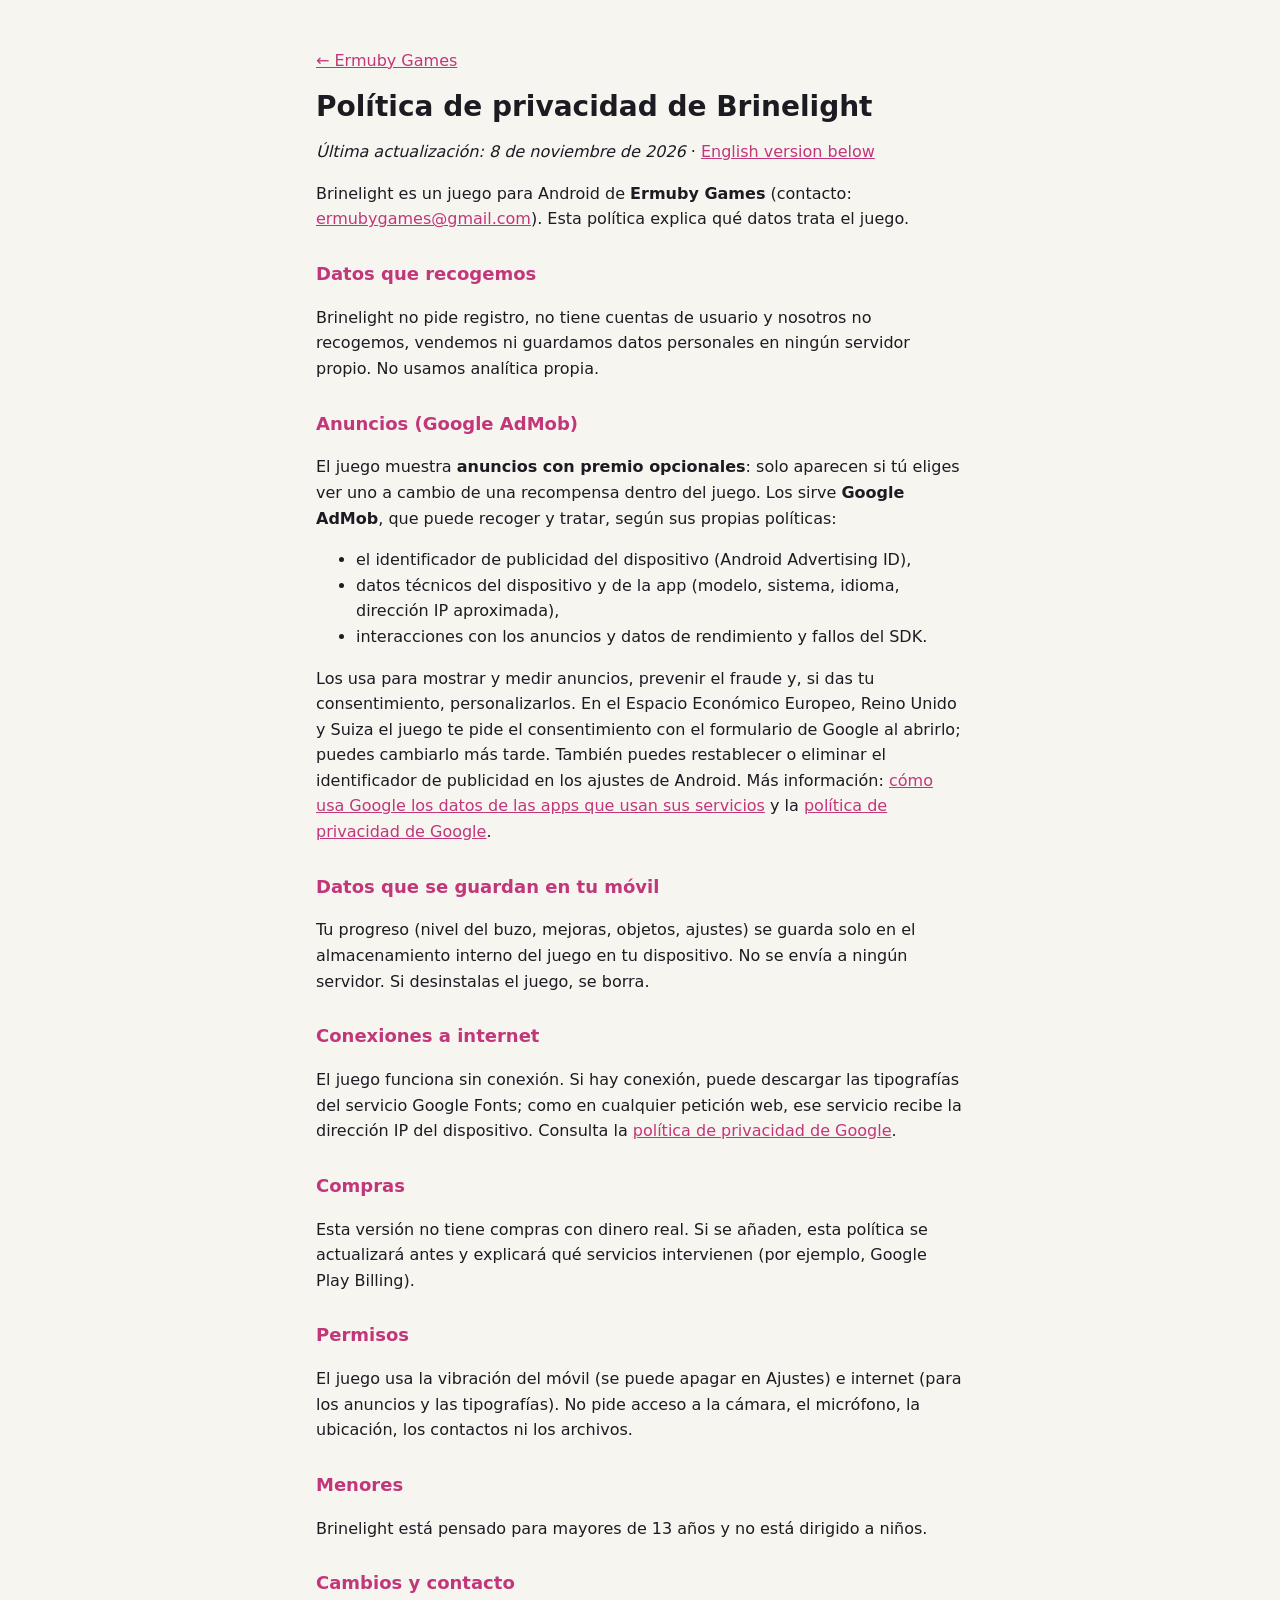
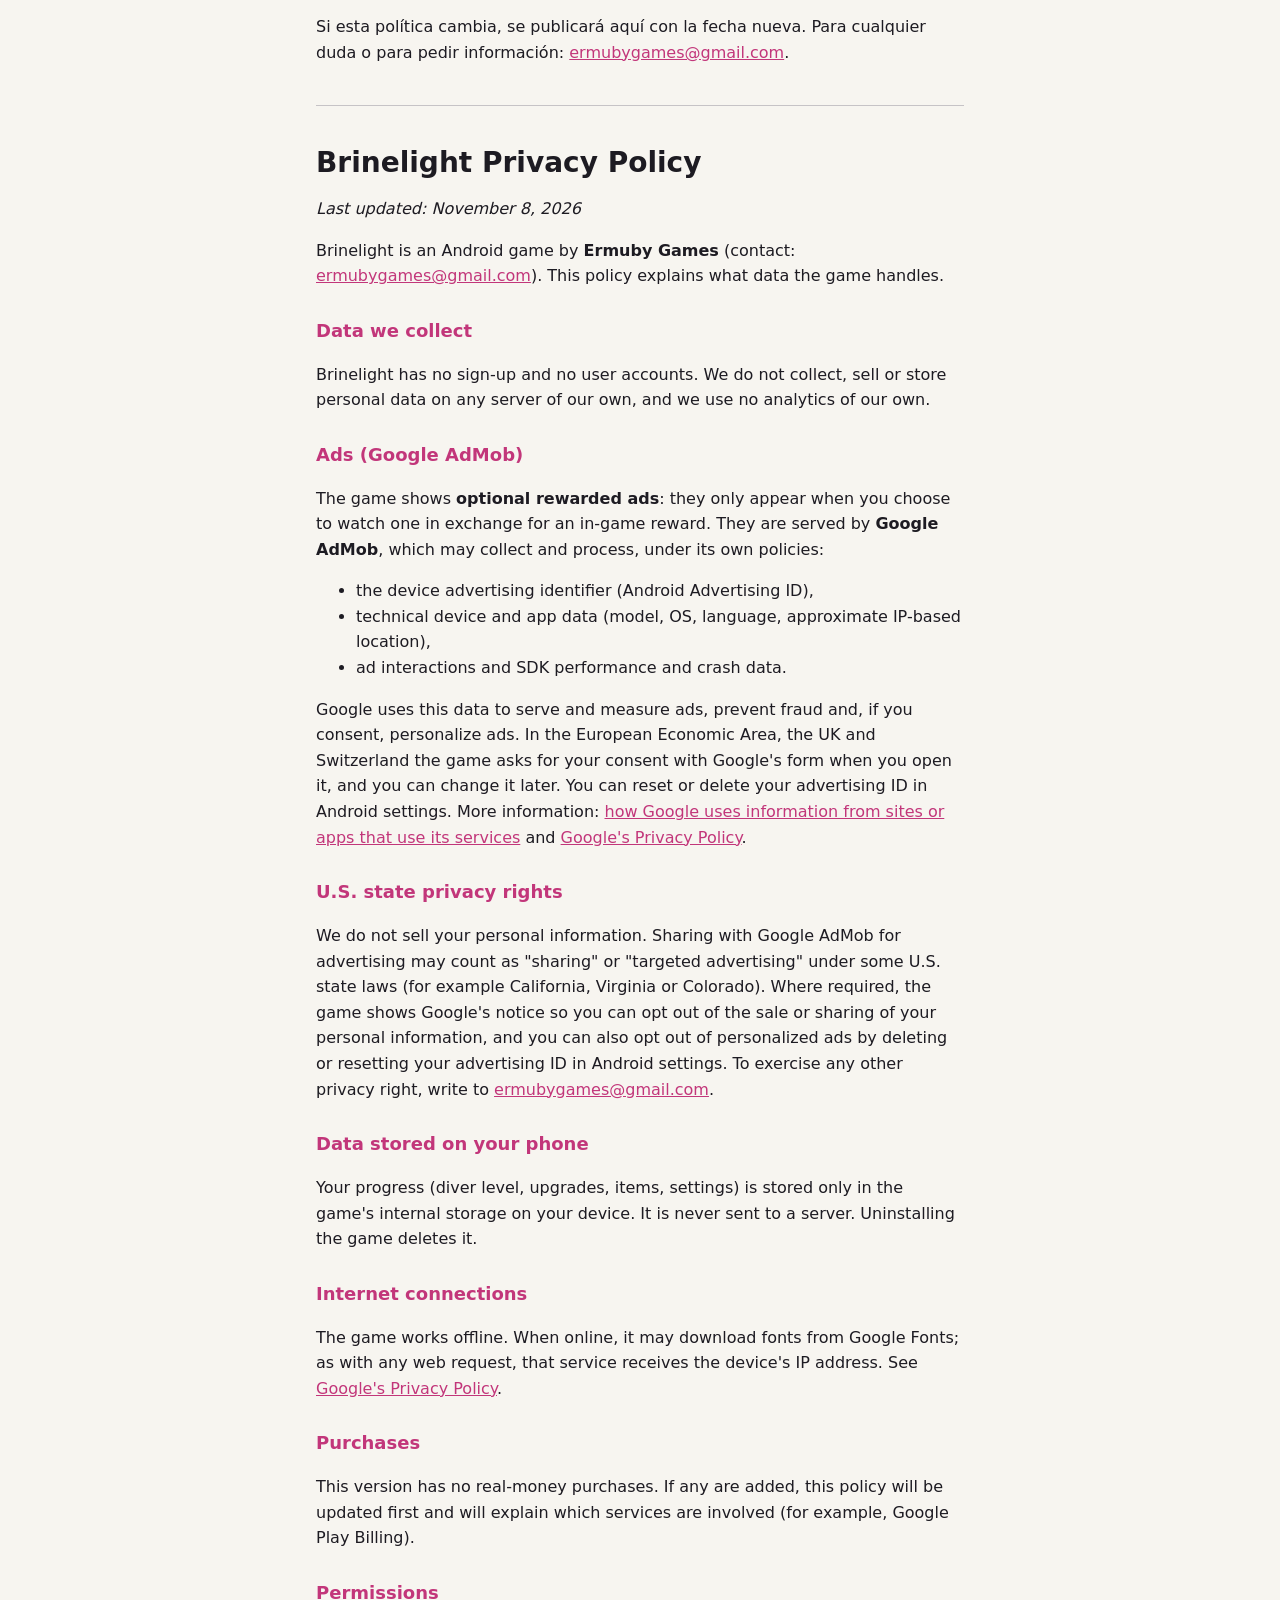
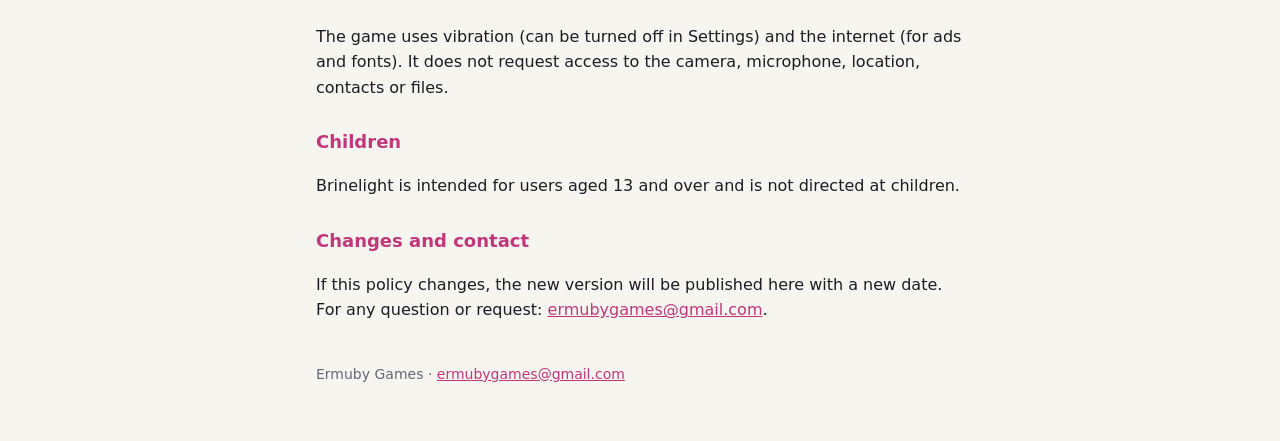
==== privacidad/brinelight.html @ e8b8a662 "Web de Ermuby Games: portada, políticas de privacidad de los 3 juegos y app-ads.txt Co-Authored-By: " ====
<!doctype html>
<html lang="es">
<head>
<meta charset="utf-8">
<meta name="viewport" content="width=device-width, initial-scale=1">
<title>Brinelight · Privacidad</title>
<link rel="stylesheet" href="../estilo.css">
</head>
<body><main>
<p><a href="../">← Ermuby Games</a></p>
<h1>Política de privacidad de Brinelight</h1>
<p><em>Última actualización: 8 de noviembre de 2026</em> · <a href="#english">English version below</a></p>
<p>Brinelight es un juego para Android de <strong>Ermuby Games</strong> (contacto: <a href="mailto:ermubygames@gmail.com">ermubygames@gmail.com</a>). Esta política explica qué datos trata el juego.</p>
<h2>Datos que recogemos</h2>
<p>Brinelight no pide registro, no tiene cuentas de usuario y nosotros no recogemos, vendemos ni guardamos datos personales en ningún servidor propio. No usamos analítica propia.</p>
<h2>Anuncios (Google AdMob)</h2>
<p>El juego muestra <strong>anuncios con premio opcionales</strong>: solo aparecen si tú eliges ver uno a cambio de una recompensa dentro del juego. Los sirve <strong>Google AdMob</strong>, que puede recoger y tratar, según sus propias políticas:</p>
<ul>
<li>el identificador de publicidad del dispositivo (Android Advertising ID),</li>
<li>datos técnicos del dispositivo y de la app (modelo, sistema, idioma, dirección IP aproximada),</li>
<li>interacciones con los anuncios y datos de rendimiento y fallos del SDK.</li>
</ul>
<p>Los usa para mostrar y medir anuncios, prevenir el fraude y, si das tu consentimiento, personalizarlos. En el Espacio Económico Europeo, Reino Unido y Suiza el juego te pide el consentimiento con el formulario de Google al abrirlo; puedes cambiarlo más tarde. También puedes restablecer o eliminar el identificador de publicidad en los ajustes de Android. Más información: <a href="https://policies.google.com/technologies/partner-sites">cómo usa Google los datos de las apps que usan sus servicios</a> y la <a href="https://policies.google.com/privacy">política de privacidad de Google</a>.</p>
<h2>Datos que se guardan en tu móvil</h2>
<p>Tu progreso (nivel del buzo, mejoras, objetos, ajustes) se guarda solo en el almacenamiento interno del juego en tu dispositivo. No se envía a ningún servidor. Si desinstalas el juego, se borra.</p>
<h2>Conexiones a internet</h2>
<p>El juego funciona sin conexión. Si hay conexión, puede descargar las tipografías del servicio Google Fonts; como en cualquier petición web, ese servicio recibe la dirección IP del dispositivo. Consulta la <a href="https://policies.google.com/privacy">política de privacidad de Google</a>.</p>
<h2>Compras</h2>
<p>Esta versión no tiene compras con dinero real. Si se añaden, esta política se actualizará antes y explicará qué servicios intervienen (por ejemplo, Google Play Billing).</p>
<h2>Permisos</h2>
<p>El juego usa la vibración del móvil (se puede apagar en Ajustes) e internet (para los anuncios y las tipografías). No pide acceso a la cámara, el micrófono, la ubicación, los contactos ni los archivos.</p>
<h2>Menores</h2>
<p>Brinelight está pensado para mayores de 13 años y no está dirigido a niños.</p>
<h2>Cambios y contacto</h2>
<p>Si esta política cambia, se publicará aquí con la fecha nueva. Para cualquier duda o para pedir información: <a href="mailto:ermubygames@gmail.com">ermubygames@gmail.com</a>.</p>
<hr>
<section id="english" lang="en">
<h1>Brinelight Privacy Policy</h1>
<p><em>Last updated: November 8, 2026</em></p>
<p>Brinelight is an Android game by <strong>Ermuby Games</strong> (contact: <a href="mailto:ermubygames@gmail.com">ermubygames@gmail.com</a>). This policy explains what data the game handles.</p>
<h2>Data we collect</h2>
<p>Brinelight has no sign-up and no user accounts. We do not collect, sell or store personal data on any server of our own, and we use no analytics of our own.</p>
<h2>Ads (Google AdMob)</h2>
<p>The game shows <strong>optional rewarded ads</strong>: they only appear when you choose to watch one in exchange for an in-game reward. They are served by <strong>Google AdMob</strong>, which may collect and process, under its own policies:</p>
<ul>
<li>the device advertising identifier (Android Advertising ID),</li>
<li>technical device and app data (model, OS, language, approximate IP-based location),</li>
<li>ad interactions and SDK performance and crash data.</li>
</ul>
<p>Google uses this data to serve and measure ads, prevent fraud and, if you consent, personalize ads. In the European Economic Area, the UK and Switzerland the game asks for your consent with Google's form when you open it, and you can change it later. You can reset or delete your advertising ID in Android settings. More information: <a href="https://policies.google.com/technologies/partner-sites">how Google uses information from sites or apps that use its services</a> and <a href="https://policies.google.com/privacy">Google's Privacy Policy</a>.</p>
<h2>U.S. state privacy rights</h2>
<p>We do not sell your personal information. Sharing with Google AdMob for advertising may count as "sharing" or "targeted advertising" under some U.S. state laws (for example California, Virginia or Colorado). Where required, the game shows Google's notice so you can opt out of the sale or sharing of your personal information, and you can also opt out of personalized ads by deleting or resetting your advertising ID in Android settings. To exercise any other privacy right, write to <a href="mailto:ermubygames@gmail.com">ermubygames@gmail.com</a>.</p>
<h2>Data stored on your phone</h2>
<p>Your progress (diver level, upgrades, items, settings) is stored only in the game's internal storage on your device. It is never sent to a server. Uninstalling the game deletes it.</p>
<h2>Internet connections</h2>
<p>The game works offline. When online, it may download fonts from Google Fonts; as with any web request, that service receives the device's IP address. See <a href="https://policies.google.com/privacy">Google's Privacy Policy</a>.</p>
<h2>Purchases</h2>
<p>This version has no real-money purchases. If any are added, this policy will be updated first and will explain which services are involved (for example, Google Play Billing).</p>
<h2>Permissions</h2>
<p>The game uses vibration (can be turned off in Settings) and the internet (for ads and fonts). It does not request access to the camera, microphone, location, contacts or files.</p>
<h2>Children</h2>
<p>Brinelight is intended for users aged 13 and over and is not directed at children.</p>
<h2>Changes and contact</h2>
<p>If this policy changes, the new version will be published here with a new date. For any question or request: <a href="mailto:ermubygames@gmail.com">ermubygames@gmail.com</a>.</p>
</section>
<footer>Ermuby Games · <a href="mailto:ermubygames@gmail.com">ermubygames@gmail.com</a></footer>
</main></body>
</html>
---- estilo.css ----
:root{--bg:#f7f5f0;--tx:#1d1b22;--mu:#6b6675;--ac:#c2367a;--card:#fff}
@media (prefers-color-scheme:dark){:root{--bg:#121118;--tx:#ece8f3;--mu:#a29db0;--ac:#ff7ab8;--card:#1c1a24}}
*{box-sizing:border-box}
body{margin:0;background:var(--bg);color:var(--tx);font:16px/1.6 system-ui,-apple-system,sans-serif}
main{max-width:680px;margin:0 auto;padding:32px 16px 56px}
h1{font-size:28px;line-height:1.2;margin:0 0 6px}h2{font-size:18px;margin:28px 0 6px;color:var(--ac)}
small,.mu{color:var(--mu)}a{color:var(--ac)}hr{border:0;border-top:1px solid var(--mu);opacity:.35;margin:40px 0}
.juegos{display:grid;gap:12px;margin-top:20px}
.juego{background:var(--card);border-radius:14px;padding:16px 18px;box-shadow:0 1px 3px #0002}
.juego b{font-size:18px}.juego p{margin:4px 0 8px}
footer{margin-top:40px;font-size:14px;color:var(--mu)}
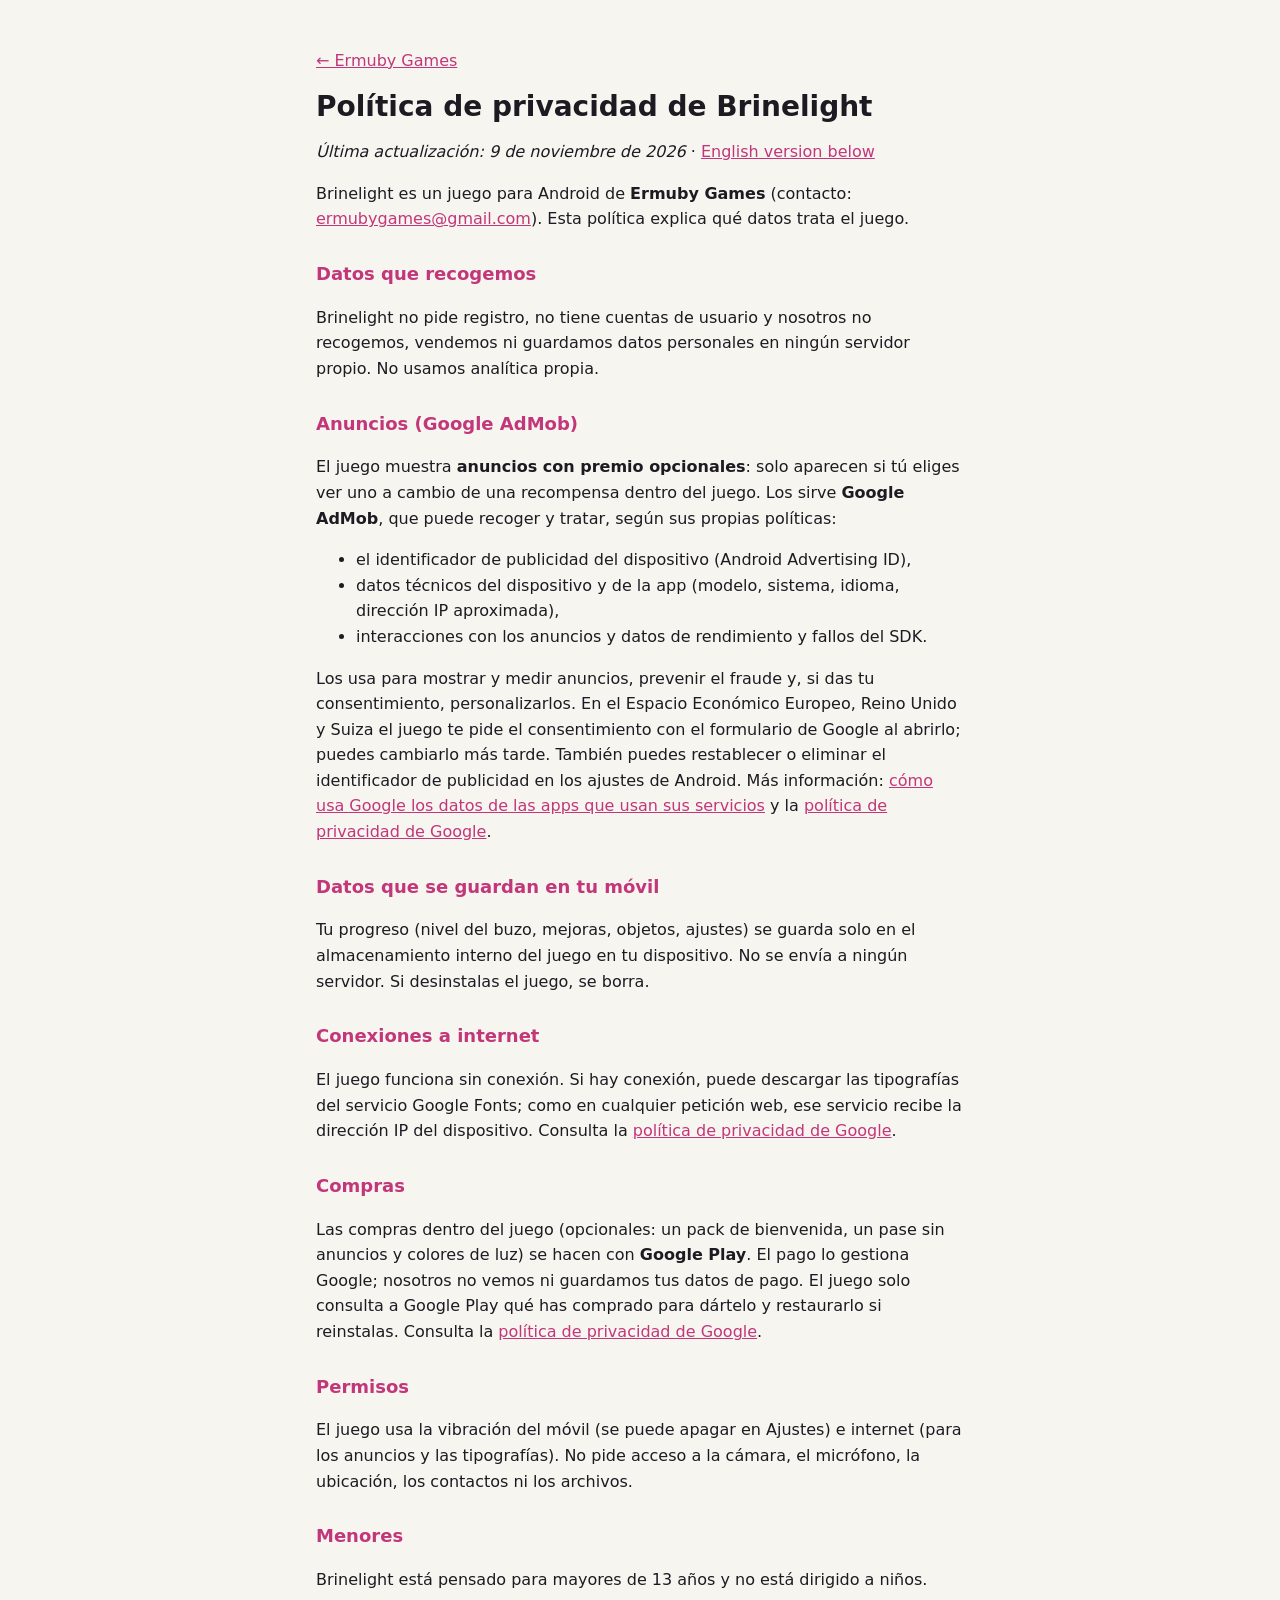
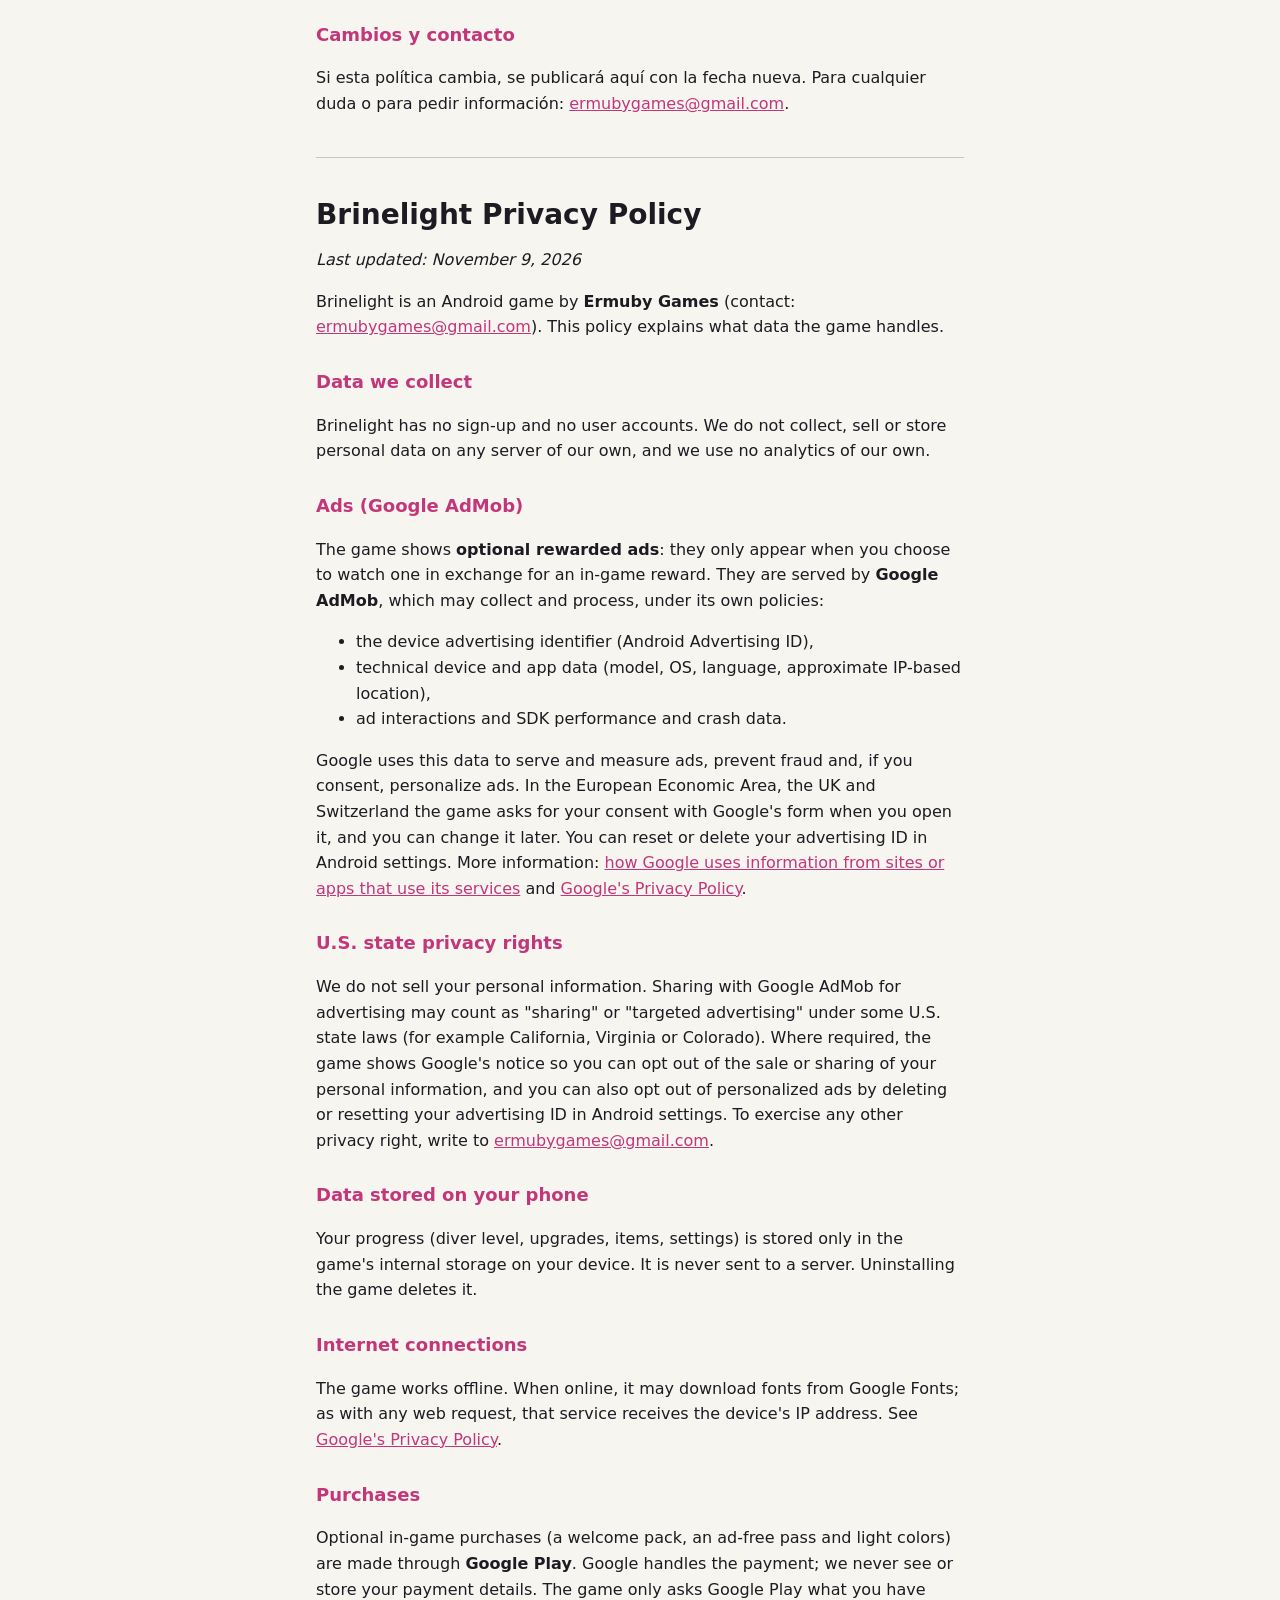
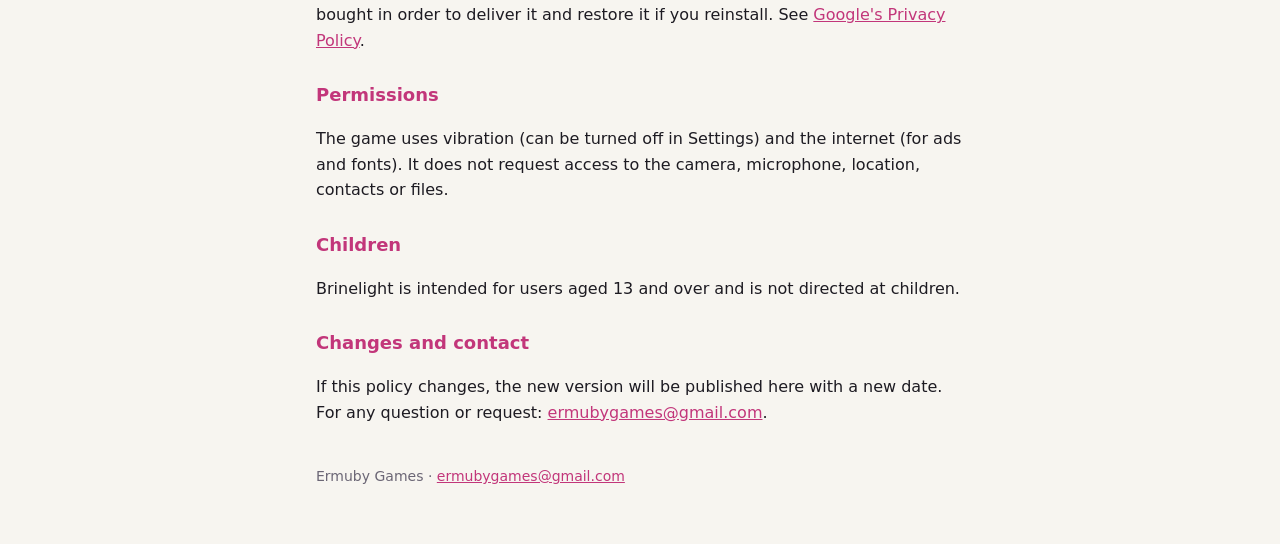
==== commit a8ba429b: "Privacidad de Brinelight: compras con Google Play Co-Authored-By: Claude Opus 5.5 <noreply@anthropic" ====
--- a/privacidad/brinelight.html
+++ b/privacidad/brinelight.html
@@ -9,7 +9,7 @@
 <body><main>
 <p><a href="../">← Ermuby Games</a></p>
 <h1>Política de privacidad de Brinelight</h1>
-<p><em>Última actualización: 8 de noviembre de 2026</em> · <a href="#english">English version below</a></p>
+<p><em>Última actualización: 9 de noviembre de 2026</em> · <a href="#english">English version below</a></p>
 <p>Brinelight es un juego para Android de <strong>Ermuby Games</strong> (contacto: <a href="mailto:ermubygames@gmail.com">ermubygames@gmail.com</a>). Esta política explica qué datos trata el juego.</p>
 <h2>Datos que recogemos</h2>
 <p>Brinelight no pide registro, no tiene cuentas de usuario y nosotros no recogemos, vendemos ni guardamos datos personales en ningún servidor propio. No usamos analítica propia.</p>
@@ -26,7 +26,7 @@
 <h2>Conexiones a internet</h2>
 <p>El juego funciona sin conexión. Si hay conexión, puede descargar las tipografías del servicio Google Fonts; como en cualquier petición web, ese servicio recibe la dirección IP del dispositivo. Consulta la <a href="https://policies.google.com/privacy">política de privacidad de Google</a>.</p>
 <h2>Compras</h2>
-<p>Esta versión no tiene compras con dinero real. Si se añaden, esta política se actualizará antes y explicará qué servicios intervienen (por ejemplo, Google Play Billing).</p>
+<p>Las compras dentro del juego (opcionales: un pack de bienvenida, un pase sin anuncios y colores de luz) se hacen con <strong>Google Play</strong>. El pago lo gestiona Google; nosotros no vemos ni guardamos tus datos de pago. El juego solo consulta a Google Play qué has comprado para dártelo y restaurarlo si reinstalas. Consulta la <a href="https://policies.google.com/privacy">política de privacidad de Google</a>.</p>
 <h2>Permisos</h2>
 <p>El juego usa la vibración del móvil (se puede apagar en Ajustes) e internet (para los anuncios y las tipografías). No pide acceso a la cámara, el micrófono, la ubicación, los contactos ni los archivos.</p>
 <h2>Menores</h2>
@@ -36,7 +36,7 @@
 <hr>
 <section id="english" lang="en">
 <h1>Brinelight Privacy Policy</h1>
-<p><em>Last updated: November 8, 2026</em></p>
+<p><em>Last updated: November 9, 2026</em></p>
 <p>Brinelight is an Android game by <strong>Ermuby Games</strong> (contact: <a href="mailto:ermubygames@gmail.com">ermubygames@gmail.com</a>). This policy explains what data the game handles.</p>
 <h2>Data we collect</h2>
 <p>Brinelight has no sign-up and no user accounts. We do not collect, sell or store personal data on any server of our own, and we use no analytics of our own.</p>
@@ -55,7 +55,7 @@
 <h2>Internet connections</h2>
 <p>The game works offline. When online, it may download fonts from Google Fonts; as with any web request, that service receives the device's IP address. See <a href="https://policies.google.com/privacy">Google's Privacy Policy</a>.</p>
 <h2>Purchases</h2>
-<p>This version has no real-money purchases. If any are added, this policy will be updated first and will explain which services are involved (for example, Google Play Billing).</p>
+<p>Optional in-game purchases (a welcome pack, an ad-free pass and light colors) are made through <strong>Google Play</strong>. Google handles the payment; we never see or store your payment details. The game only asks Google Play what you have bought in order to deliver it and restore it if you reinstall. See <a href="https://policies.google.com/privacy">Google's Privacy Policy</a>.</p>
 <h2>Permissions</h2>
 <p>The game uses vibration (can be turned off in Settings) and the internet (for ads and fonts). It does not request access to the camera, microphone, location, contacts or files.</p>
 <h2>Children</h2>
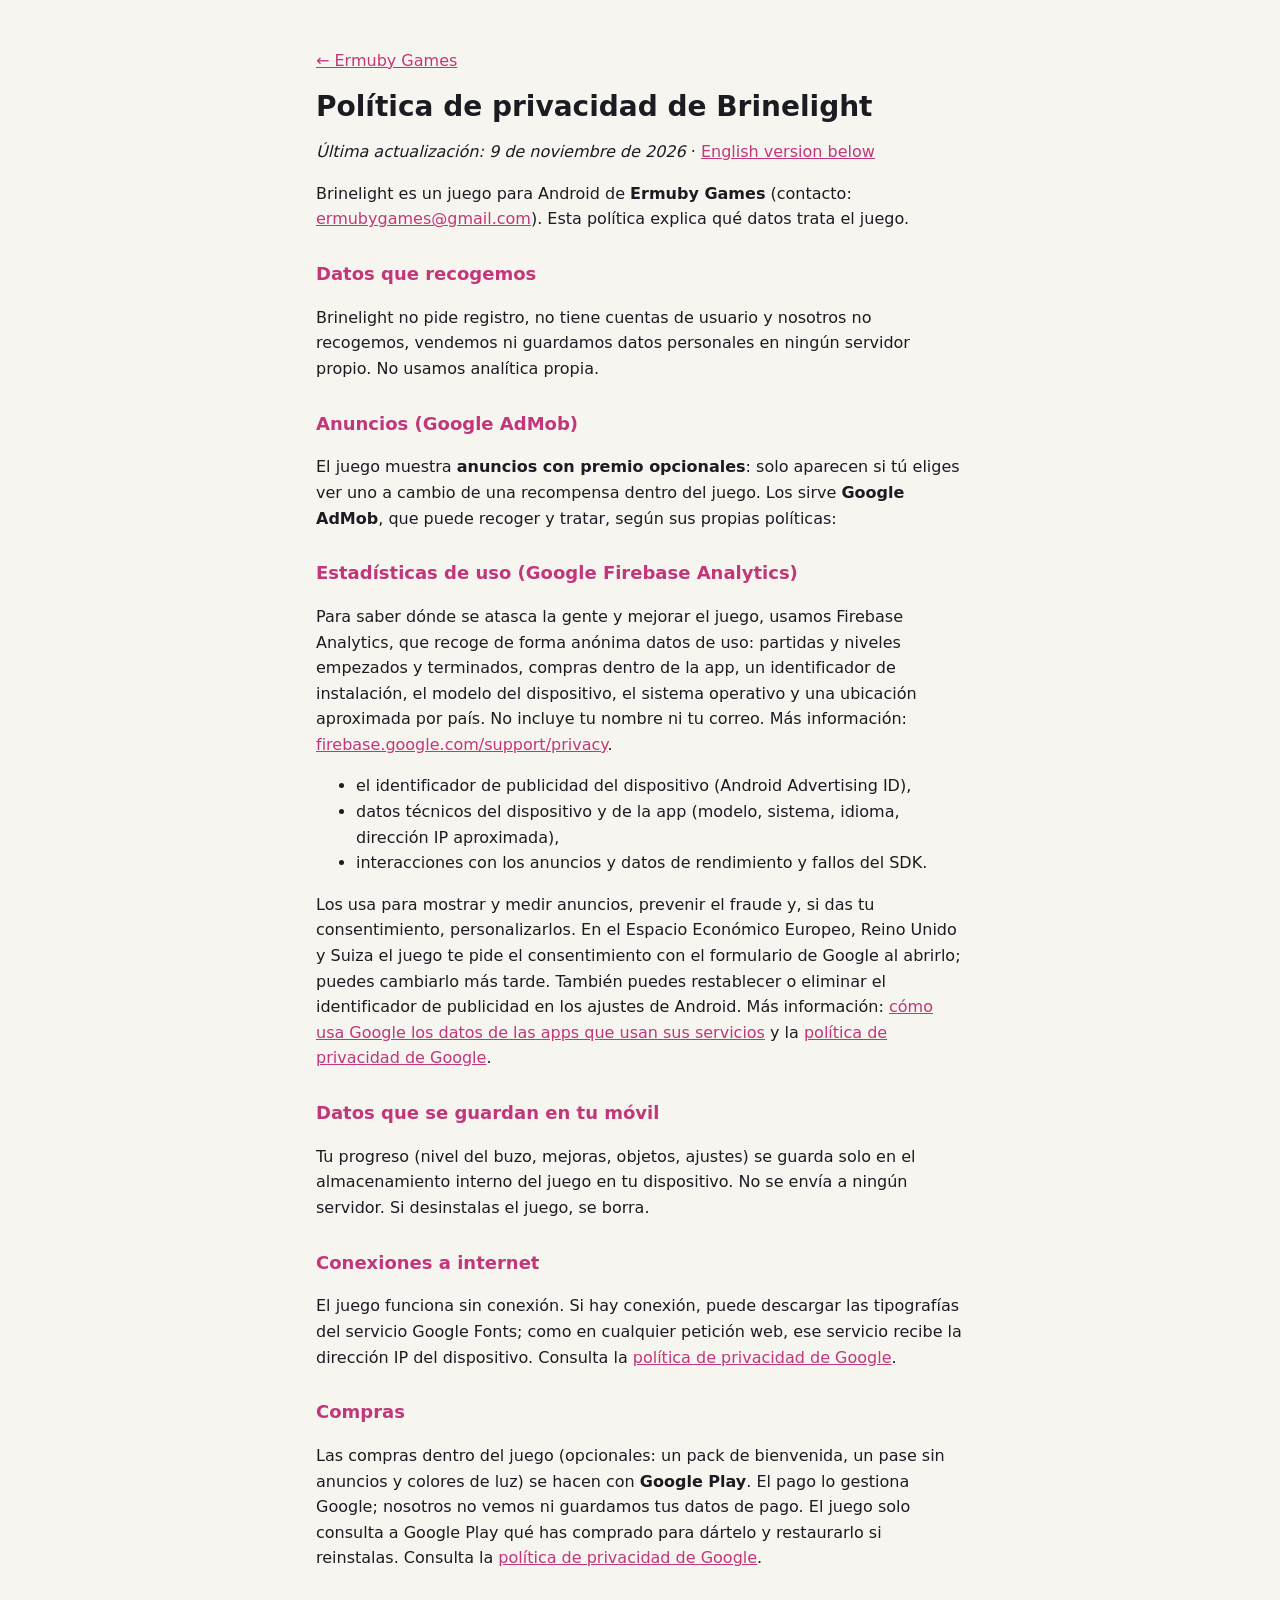
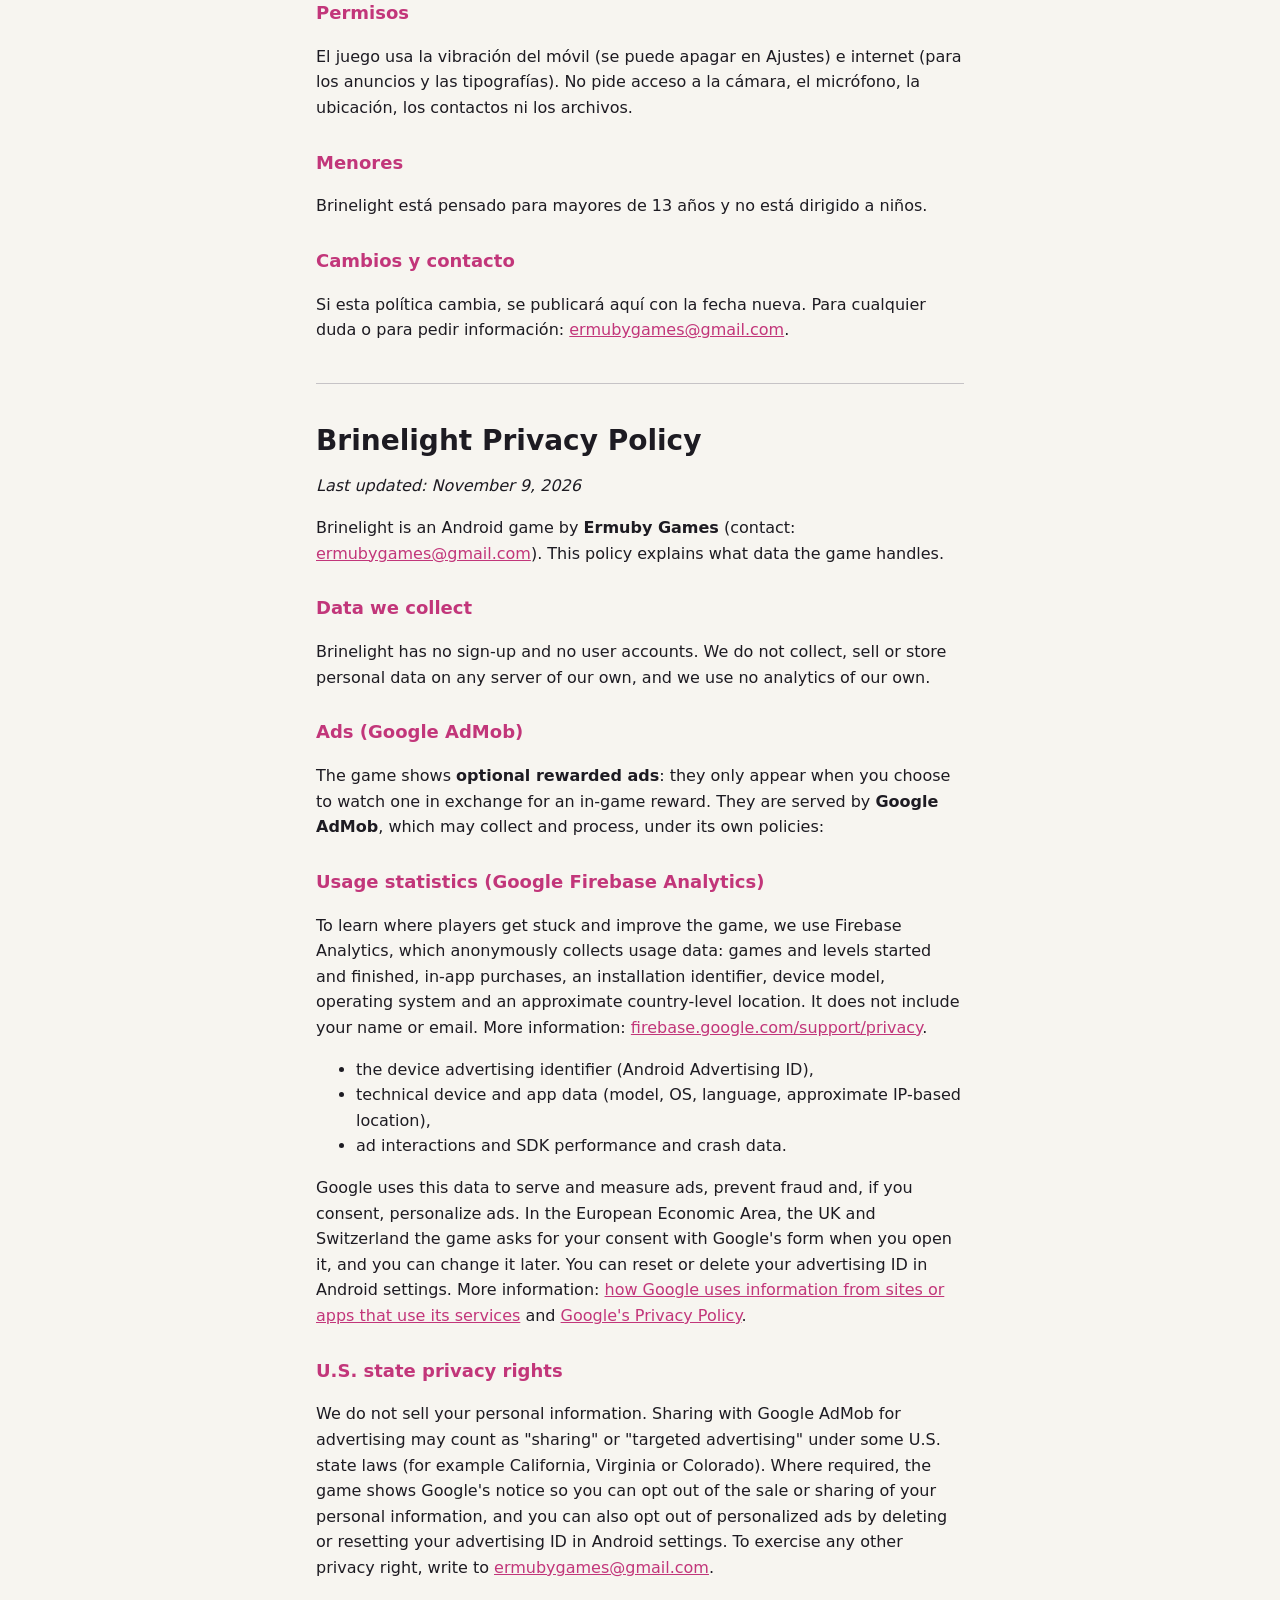
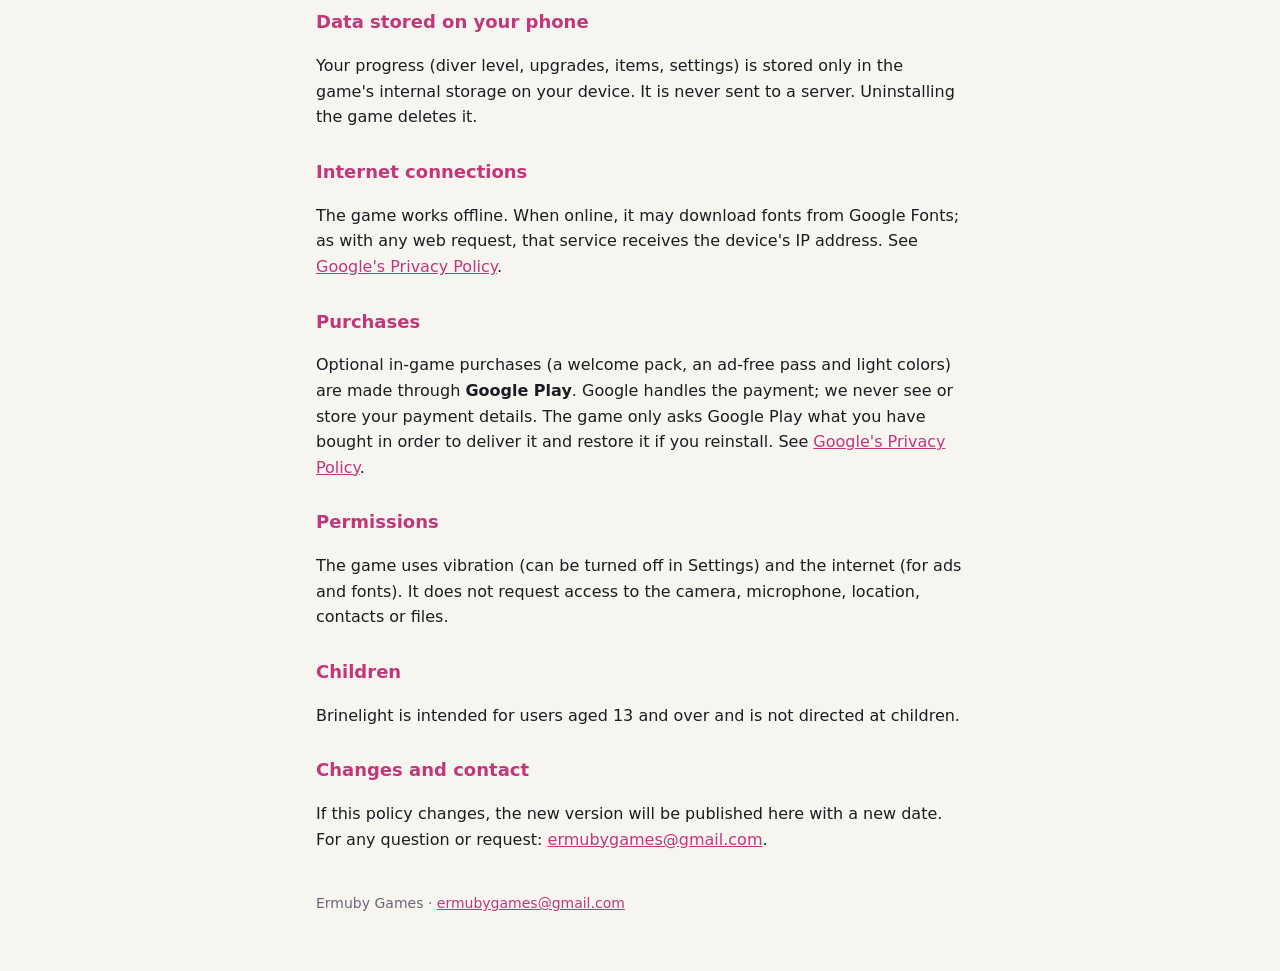
==== commit 5548c700: "Privacidad: Firebase Analytics en Bugs vs Suds, Turno 3:00 y Brinelight Co-Authored-By: Claude Opus " ====
--- a/privacidad/brinelight.html
+++ b/privacidad/brinelight.html
@@ -15,6 +15,8 @@
 <p>Brinelight no pide registro, no tiene cuentas de usuario y nosotros no recogemos, vendemos ni guardamos datos personales en ningún servidor propio. No usamos analítica propia.</p>
 <h2>Anuncios (Google AdMob)</h2>
 <p>El juego muestra <strong>anuncios con premio opcionales</strong>: solo aparecen si tú eliges ver uno a cambio de una recompensa dentro del juego. Los sirve <strong>Google AdMob</strong>, que puede recoger y tratar, según sus propias políticas:</p>
+<h2>Estadísticas de uso (Google Firebase Analytics)</h2>
+<p>Para saber dónde se atasca la gente y mejorar el juego, usamos Firebase Analytics, que recoge de forma anónima datos de uso: partidas y niveles empezados y terminados, compras dentro de la app, un identificador de instalación, el modelo del dispositivo, el sistema operativo y una ubicación aproximada por país. No incluye tu nombre ni tu correo. Más información: <a href="https://firebase.google.com/support/privacy">firebase.google.com/support/privacy</a>.</p>
 <ul>
 <li>el identificador de publicidad del dispositivo (Android Advertising ID),</li>
 <li>datos técnicos del dispositivo y de la app (modelo, sistema, idioma, dirección IP aproximada),</li>
@@ -42,6 +44,8 @@
 <p>Brinelight has no sign-up and no user accounts. We do not collect, sell or store personal data on any server of our own, and we use no analytics of our own.</p>
 <h2>Ads (Google AdMob)</h2>
 <p>The game shows <strong>optional rewarded ads</strong>: they only appear when you choose to watch one in exchange for an in-game reward. They are served by <strong>Google AdMob</strong>, which may collect and process, under its own policies:</p>
+<h2>Usage statistics (Google Firebase Analytics)</h2>
+<p>To learn where players get stuck and improve the game, we use Firebase Analytics, which anonymously collects usage data: games and levels started and finished, in-app purchases, an installation identifier, device model, operating system and an approximate country-level location. It does not include your name or email. More information: <a href="https://firebase.google.com/support/privacy">firebase.google.com/support/privacy</a>.</p>
 <ul>
 <li>the device advertising identifier (Android Advertising ID),</li>
 <li>technical device and app data (model, OS, language, approximate IP-based location),</li>
